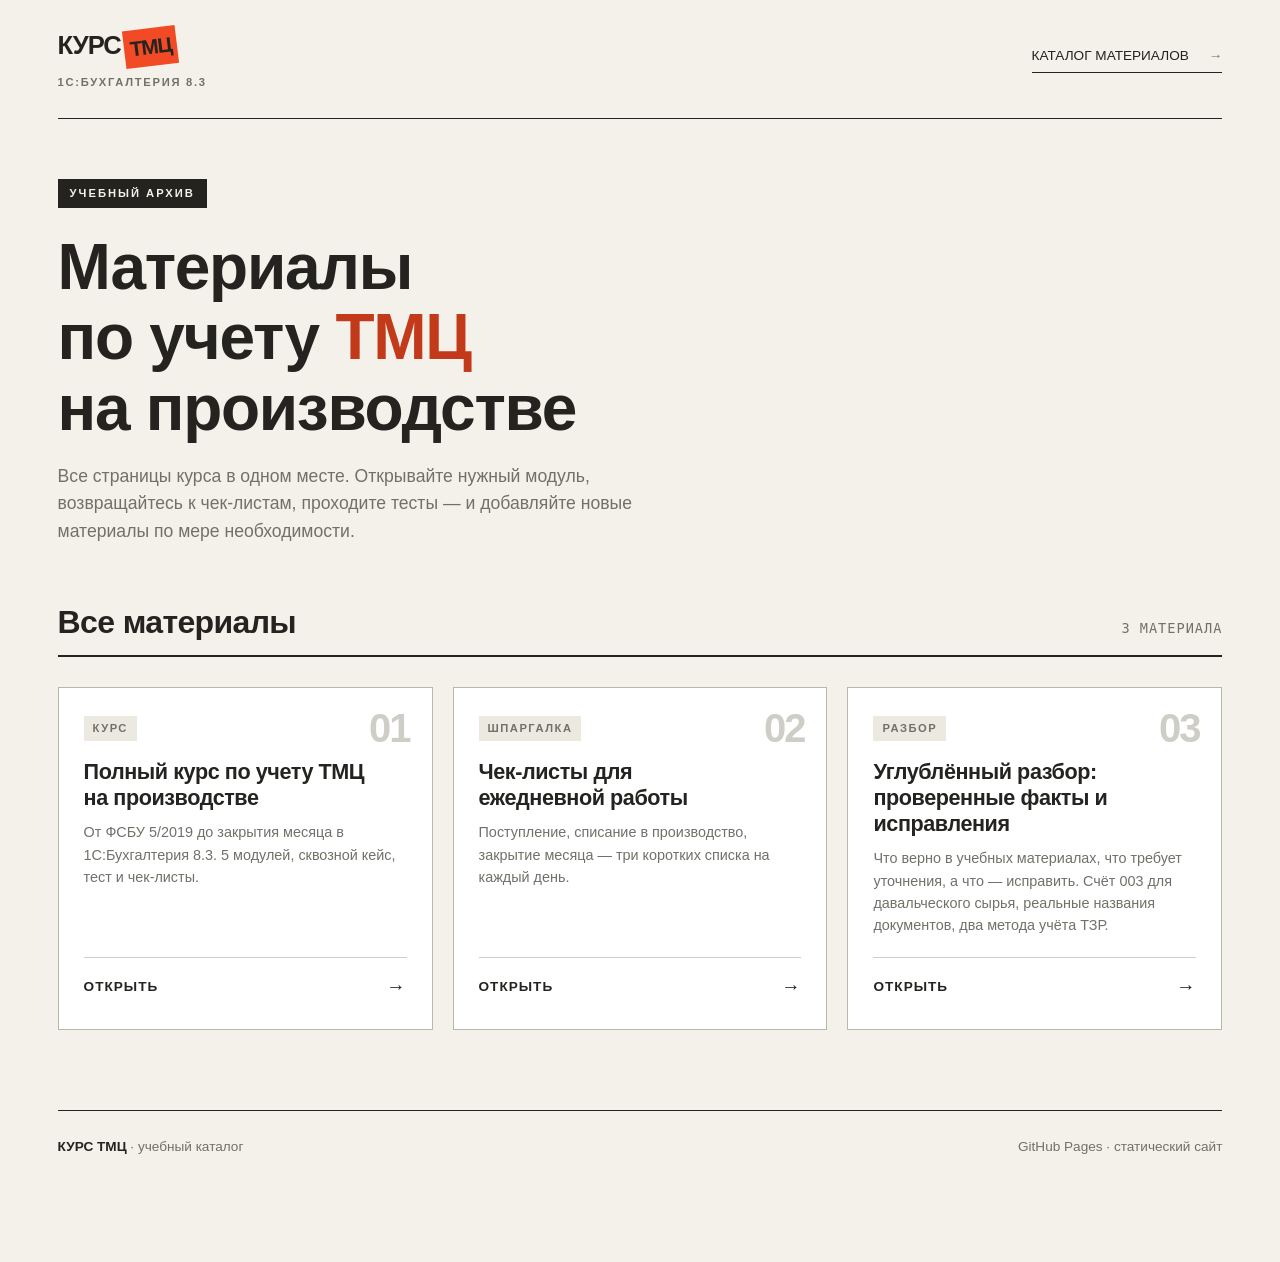
==== index.html @ 5e2c1e4e "Update index.html" ====
<!DOCTYPE html>
<html lang="ru">
<head>
    <meta charset="UTF-8">
    <meta name="viewport" content="width=device-width, initial-scale=1.0">
    <title>Каталог материалов · 1С:Бухгалтерия 8.3</title>
    <!-- Подключаем общий файл стилей -->
    <link rel="stylesheet" href="style.css">
</head>
<body>

    <header class="header">
        <a href="index.html" class="wordmark">
            КУРС<span>ТМЦ</span>
            <i>1С:БУХГАЛТЕРИЯ 8.3</i>
        </a>
        <div class="header-nav">
            КАТАЛОГ МАТЕРИАЛОВ <span>→</span>
        </div>
    </header>

    <div class="page-wrap">

        <section class="hero">
            <div class="hero-tag">УЧЕБНЫЙ АРХИВ</div>
            <h1>Материалы<br>по учету <em>ТМЦ</em><br>на производстве</h1>
            <p class="hero-desc">
                Все страницы курса в одном месте. Открывайте нужный модуль,
                возвращайтесь к чек-листам, проходите тесты — и добавляйте новые материалы по мере необходимости.
            </p>
        </section>

        <section>
            <div class="catalog-header">
                <h2>Все материалы</h2>
                <div class="catalog-count" id="catalogCount">—</div>
            </div>
            <div class="grid" id="grid">
                <!-- Карточки рендерятся из JS -->
            </div>
        </section>

        

        <footer class="footer">
            <div><strong>КУРС ТМЦ</strong> · учебный каталог</div>
            <div>GitHub Pages · статический сайт</div>
        </footer>

    </div>

    <script>
        const materials = [
            {
                num:   "01",
                tag:   "КУРС",
                title: "Полный курс по учету ТМЦ на производстве",
                desc:  "От ФСБУ 5/2019 до закрытия месяца в 1С:Бухгалтерия 8.3. 5 модулей, сквозной кейс, тест и чек-листы.",
                url:   "tmc_deepseek.html" /* Имя вашего файла с курсом */
            },
            {
                num:   "02",
                tag:   "ШПАРГАЛКА",
                title: "Чек-листы для ежедневной работы",
                desc:  "Поступление, списание в производство, закрытие месяца — три коротких списка на каждый день.",
                url:   "tmc_deepseek.html#checklists"
            },
            {
                num:   "03",
                tag:   "РАЗБОР",
                title: "Углублённый разбор: проверенные факты и исправления",
                desc:  "Что верно в учебных материалах, что требует уточнения, а что — исправить. Счёт 003 для давальческого сырья, реальные названия документов, два метода учёта ТЗР.",
                url:   "tmc_research.html"
            }
        ];

        (function render() {
            const grid = document.getElementById('grid');
            const count = document.getElementById('catalogCount');

            if (!materials.length) {
                grid.innerHTML = '<div class="empty-state"><p>Пока нет ни одного материала.</p></div>';
                count.textContent = '0 материалов';
                return;
            }

            grid.innerHTML = materials.map(item => `
                <a class="card" href="${item.url}">
                    <span class="card-num">${item.num}</span>
                    <span class="card-tag">${item.tag}</span>
                    <h3 class="card-title">${item.title}</h3>
                    <p class="card-desc">${item.desc}</p>
                    <div class="card-cta">Открыть <span>→</span></div>
                </a>
            `).join('');

            const word = materials.length === 1 ? 'материал' : materials.length < 5 ? 'материала' : 'материалов';
            count.textContent = `${materials.length} ${word}`;
        })();
    </script>
</body>
</html>
---- style.css ----
/* ============================================
   ДИЗАЙН-ТОКЕНЫ PAKET27.RU
   ============================================ */
:root {
    --p-paper: #f3f1e9;
    --p-paper-2: #ebe9e0;
    --p-ink: #242320;
    --p-muted: #71716a;
    --p-line: #cfcec6;
    --p-line-input: #b8b7ae;
    --p-orange: #f14a24;
    --p-orange-text: #c23a1a;
    --p-white: #ffffff;

    --color-bg: var(--p-paper);
    --color-text: var(--p-ink);
    --color-text-muted: var(--p-muted);
    --color-border: var(--p-line);
    --color-border-strong: var(--p-line-input);
    --color-accent: var(--p-orange);
    --color-accent-text: var(--p-orange-text);
    --color-surface: var(--p-paper-2);

    --font-display: 'PrintDisplay', 'Arial Black', 'Helvetica Neue', sans-serif;
    --font-text: 'PrintText', 'DejaVu Sans Condensed', 'Arial Narrow', sans-serif;

    --fs-h1: clamp(2.2rem, 5vw, 4rem);
    --fs-h2: clamp(1.4rem, 3vw, 2rem);
    --fs-h3: clamp(1.1rem, 2vw, 1.35rem);
    --fs-body: 1rem;
    --fs-small: 0.85rem;
    --fs-tiny: 0.7rem;

    --shadow-print: 0 14px 40px rgba(0, 0, 0, 0.08);
}

/* ============================================
   БАЗА
   ============================================ */
*, *::before, *::after {
    box-sizing: border-box;
    margin: 0;
    padding: 0;
}

html {
    scroll-behavior: smooth;
    scroll-padding-top: 30px;
}

body {
    background: var(--color-bg);
    color: var(--color-text);
    font-family: var(--font-text);
    font-size: var(--fs-body);
    line-height: 1.55;
    -webkit-font-smoothing: antialiased;
    padding: 0 4.5%;
}

h1, h2, h3, h4 {
    font-family: var(--font-display);
    font-weight: 700;
    line-height: 1.1;
    letter-spacing: -0.02em;
}

a {
    color: var(--color-accent-text);
    text-decoration: none;
    border-bottom: 1px solid transparent;
    transition: border-color 0.2s;
}

a:hover {
    border-bottom-color: var(--color-accent-text);
}

code {
    font-family: 'DejaVu Sans Mono', 'Consolas', monospace;
    font-size: 0.85em;
    background: var(--color-surface);
    padding: 2px 6px;
    border: 1px solid var(--color-border);
}

/* ============================================
   ШАПКА
   ============================================ */
.header {
    padding: 26px 0;
    display: flex;
    align-items: center;
    justify-content: space-between;
    gap: 30px;
    border-bottom: 1px solid var(--color-text);
    margin-bottom: 60px;
}

.wordmark {
    font-family: var(--font-display);
    font-size: 1.6rem;
    font-weight: 700;
    letter-spacing: -0.04em;
    white-space: nowrap;
    color: var(--color-text);
    text-decoration: none;
    border: none;
}

.wordmark > span {
    display: inline-block;
    background: var(--color-accent);
    color: var(--color-text);
    padding: 3px 6px;
    margin-left: 3px;
    transform: rotate(-7deg);
    font-size: 1.3rem;
    letter-spacing: -0.06em;
}

.wordmark i {
    display: block;
    font-family: var(--font-text);
    font-style: normal;
    font-size: var(--fs-tiny);
    letter-spacing: 1.7px;
    margin-top: 8px;
    color: var(--color-text-muted);
}

.header-nav {
    font-size: var(--fs-small);
    border-bottom: 1px solid var(--color-text);
    padding-bottom: 6px;
    display: flex;
    gap: 20px;
    align-items: center;
    color: var(--color-text);
}

.header-nav a {
    color: var(--color-text);
    border-bottom: none;
    font-weight: 700;
    text-transform: uppercase;
    letter-spacing: 0.5px;
}
.header-nav a:hover {
    color: var(--color-accent-text);
}
.header-nav span {
    color: var(--color-text-muted);
}

/* ============================================
   КОНТЕЙНЕРЫ
   ============================================ */
.page-wrap {
    max-width: 1200px;
    margin: 0 auto;
    padding-bottom: 80px;
}

.course-wrap {
    max-width: 960px;
    margin: 0 auto;
    padding-bottom: 80px;
}

/* ============================================
   HERO (ДЛЯ INDEX)
   ============================================ */
.hero {
    margin-bottom: 60px;
}

.hero-tag {
    display: inline-block;
    font-size: var(--fs-tiny);
    letter-spacing: 2px;
    font-weight: 700;
    padding: 6px 12px;
    background: var(--color-text);
    color: var(--p-paper);
    margin-bottom: 24px;
}

.hero h1 {
    font-size: var(--fs-h1);
    margin-bottom: 20px;
}

.hero h1 em {
    font-style: normal;
    color: var(--color-accent-text);
}

.hero-desc {
    font-size: 1.1rem;
    color: var(--color-text-muted);
    max-width: 620px;
}

/* ============================================
   КАТАЛОГ (ДЛЯ INDEX)
   ============================================ */
.catalog-header {
    display: flex;
    align-items: baseline;
    justify-content: space-between;
    gap: 20px;
    margin-bottom: 30px;
    padding-bottom: 15px;
    border-bottom: 2px solid var(--color-text);
}

.catalog-header h2 { font-size: var(--fs-h2); }

.catalog-count {
    font-size: var(--fs-small);
    color: var(--color-text-muted);
    font-family: 'DejaVu Sans Mono', monospace;
    text-transform: uppercase;
    letter-spacing: 1px;
}

.grid {
    display: grid;
    grid-template-columns: repeat(auto-fill, minmax(300px, 1fr));
    gap: 20px;
    margin-bottom: 80px;
}

.card {
    display: flex;
    flex-direction: column;
    background: var(--p-white);
    border: 1px solid var(--color-border-strong);
    padding: 28px 25px;
    text-decoration: none;
    color: var(--color-text);
    border-bottom-color: var(--color-border-strong);
    transition: transform 0.2s, border-color 0.2s, box-shadow 0.2s;
    position: relative;
    min-height: 220px;
}

.card:hover {
    transform: translateY(-3px);
    border-color: var(--color-text);
    box-shadow: var(--shadow-print);
}

.card-num {
    position: absolute;
    top: 20px;
    right: 22px;
    font-family: var(--font-display);
    font-size: 2.5rem;
    font-weight: 700;
    color: var(--color-border);
    line-height: 1;
    letter-spacing: -0.05em;
    transition: color 0.2s;
}

.card:hover .card-num { color: var(--color-accent); }

.card-tag {
    display: inline-block;
    font-size: var(--fs-tiny);
    letter-spacing: 1.5px;
    font-weight: 700;
    padding: 4px 9px;
    background: var(--color-surface);
    color: var(--color-text-muted);
    align-self: flex-start;
    margin-bottom: 18px;
    text-transform: uppercase;
}

.card:hover .card-tag {
    background: var(--color-accent);
    color: var(--color-text);
}

.card-title {
    font-family: var(--font-display);
    font-size: var(--fs-h3);
    font-weight: 700;
    line-height: 1.2;
    margin-bottom: 10px;
    padding-right: 40px;
}

.card-desc {
    font-size: 0.9rem;
    color: var(--color-text-muted);
    margin-bottom: 20px;
    flex: 1;
}

.card-cta {
    font-size: var(--fs-small);
    font-weight: 700;
    letter-spacing: 1px;
    text-transform: uppercase;
    color: var(--color-text);
    border-top: 1px solid var(--color-border);
    padding-top: 14px;
    display: flex;
    justify-content: space-between;
    align-items: center;
    transition: color 0.2s;
}

.card:hover .card-cta {
    color: var(--color-accent-text);
    border-top-color: var(--color-accent);
}

.card-cta span {
    font-size: 1.2rem;
    transition: transform 0.2s;
}

.card:hover .card-cta span { transform: translateX(5px); }

.empty-state {
    text-align: center;
    padding: 60px 20px;
    border: 2px dashed var(--color-border);
    color: var(--color-text-muted);
}
.empty-state p { margin-bottom: 10px; }

/* ============================================
   СТРАНИЦА КУРСА (МОДУЛИ, ТАБЛИЦЫ, ЗАДАНИЯ)
   ============================================ */
.course-info {
    background: var(--color-surface);
    border-left: 5px solid var(--color-accent);
    padding: 20px 25px;
    margin-bottom: 40px;
}

.course-info p { margin-bottom: 0.6em; font-size: 0.95rem; }

.module {
    background: var(--p-white);
    border: 1px solid var(--color-border);
    padding: 30px;
    margin-bottom: 30px;
    box-shadow: var(--shadow-print);
}

.module h2 {
    font-size: var(--fs-h2);
    margin-top: 0;
    margin-bottom: 0.8em;
    padding-bottom: 0.3em;
    border-bottom: 2px solid var(--color-accent);
}

.module h3 {
    font-size: var(--fs-h3);
    margin-top: 1.8em;
    margin-bottom: 0.6em;
}

.module h4 {
    font-size: 1.1rem;
    margin-top: 1.4em;
    margin-bottom: 0.5em;
    font-weight: 700;
}

.module p { margin-bottom: 1em; }
.module ul, .module ol { margin-bottom: 1.2em; padding-left: 1.4em; }
.module li { margin-bottom: 0.4em; }

.task {
    background: var(--p-paper);
    border-left: 5px solid var(--color-accent);
    padding: 20px 25px;
    margin: 25px 0;
}

.task h4 {
    margin-top: 0;
    color: var(--color-accent-text);
    font-family: var(--font-text);
    font-weight: 700;
    font-size: 1rem;
    text-transform: uppercase;
    letter-spacing: 0.5px;
}

.self-check {
    background: var(--color-surface);
    border-left: 5px solid var(--color-text-muted);
    padding: 15px 20px;
    margin: 20px 0;
    font-size: 0.9rem;
    font-style: italic;
}

.resources {
    margin: 20px 0;
    display: flex;
    flex-wrap: wrap;
    gap: 10px;
}

.video-link, .article-link {
    display: inline-block;
    padding: 10px 18px;
    background: var(--color-text);
    color: var(--p-white);
    text-decoration: none;
    font-size: var(--fs-small);
    font-weight: 700;
    border: none;
    transition: background-color 0.2s;
}
.video-link:hover, .article-link:hover {
    background: var(--color-accent);
    color: var(--color-text);
    border: none;
}
.video-link::before { content: "▶ "; font-size: 0.8em; }
.article-link::before { content: "📄 "; font-size: 0.9em; }

table {
    width: 100%;
    border-collapse: collapse;
    margin: 20px 0;
    font-size: 0.9rem;
}
th {
    background: var(--color-text);
    color: var(--p-white);
    padding: 10px 12px;
    text-align: left;
    font-weight: 700;
}
td {
    border: 1px solid var(--color-border);
    padding: 10px 12px;
    vertical-align: top;
}
tr:nth-child(even) td { background: var(--p-paper); }

/* Чек-листы */
.checklist ul { list-style: none; padding-left: 0; }
.checklist li {
    padding: 8px 0 8px 28px;
    position: relative;
    border-bottom: 1px solid var(--color-border);
}
.checklist li::before {
    content: "☐";
    position: absolute;
    left: 0;
    color: var(--color-accent);
    font-size: 1.2em;
    font-weight: 700;
}

/* Тест */
.test-question {
    margin-bottom: 22px;
    padding-bottom: 18px;
    border-bottom: 1px solid var(--color-border);
}
.test-question p:first-child { font-weight: 700; margin-bottom: 8px; }
.test-question ul { list-style: none; padding-left: 10px; }
.test-question li { margin-bottom: 4px; font-size: 0.95rem; }
.answer-key {
    background: var(--color-surface);
    padding: 20px 25px;
    margin-top: 30px;
    border: 1px solid var(--color-border);
}
.answer-key p { margin-bottom: 4px; font-size: 0.9rem; }

.plan {
    background: var(--color-text);
    color: var(--p-paper);
    padding: 30px;
    margin-top: 40px;
}
.plan h2 { color: var(--p-paper); border-bottom-color: var(--color-accent); }
.plan a { color: var(--color-accent); border-bottom-color: var(--color-accent); }
.plan li { margin-bottom: 12px; }

/* Блок инструкции на главной */
.add-section {
    background: var(--color-text);
    color: var(--p-paper);
    padding: 40px;
    margin-top: 40px;
}
.add-section h2 {
    color: var(--p-paper);
    font-size: var(--fs-h2);
    margin-bottom: 15px;
    padding-bottom: 15px;
    border-bottom: 2px solid var(--color-accent);
}
.add-section p { color: #d4d2c9; margin-bottom: 15px; font-size: 0.95rem; }
.add-section strong { color: var(--p-paper); }
.add-section code {
    background: rgba(255, 255, 255, 0.1);
    border-color: rgba(255, 255, 255, 0.2);
    color: var(--color-accent);
}
details {
    margin-top: 20px;
    border: 1px solid rgba(255, 255, 255, 0.15);
    padding: 0;
}
details[open] { padding: 20px; }
summary {
    cursor: pointer;
    padding: 15px 20px;
    font-weight: 700;
    letter-spacing: 1px;
    text-transform: uppercase;
    font-size: 0.85rem;
    color: var(--color-accent);
    user-select: none;
    list-style: none;
}
summary::-webkit-details-marker { display: none; }
summary::before { content: "▸ "; display: inline-block; margin-right: 8px; transition: transform 0.2s; }
details[open] summary::before { content: "▾ "; }
details[open] summary { margin-bottom: 15px; }
.code-block {
    background: #1a1916;
    border: 1px solid rgba(255, 255, 255, 0.1);
    padding: 20px;
    overflow-x: auto;
    font-family: 'DejaVu Sans Mono', 'Consolas', monospace;
    font-size: 0.8rem;
    line-height: 1.6;
    color: #d4d2c9;
    margin-top: 15px;
    white-space: pre;
}

/* ============================================
   ФУТЕР
   ============================================ */
.footer {
    border-top: 1px solid var(--color-text);
    padding: 25px 0;
    margin-top: 60px;
    display: flex;
    justify-content: space-between;
    flex-wrap: wrap;
    gap: 15px;
    font-size: var(--fs-small);
    color: var(--color-text-muted);
}
.footer strong { color: var(--color-text); }

/* ============================================
   АДАПТИВ
   ============================================ */
@media (max-width: 700px) {
    body { padding: 0 4%; }
    .header { flex-direction: column; align-items: flex-start; gap: 15px; margin-bottom: 40px; }
    .hero { margin-bottom: 40px; }
    .add-section { padding: 25px 20px; }
    .card { padding: 22px 20px; min-height: auto; }
    .footer { flex-direction: column; }
    .module { padding: 20px; }
}
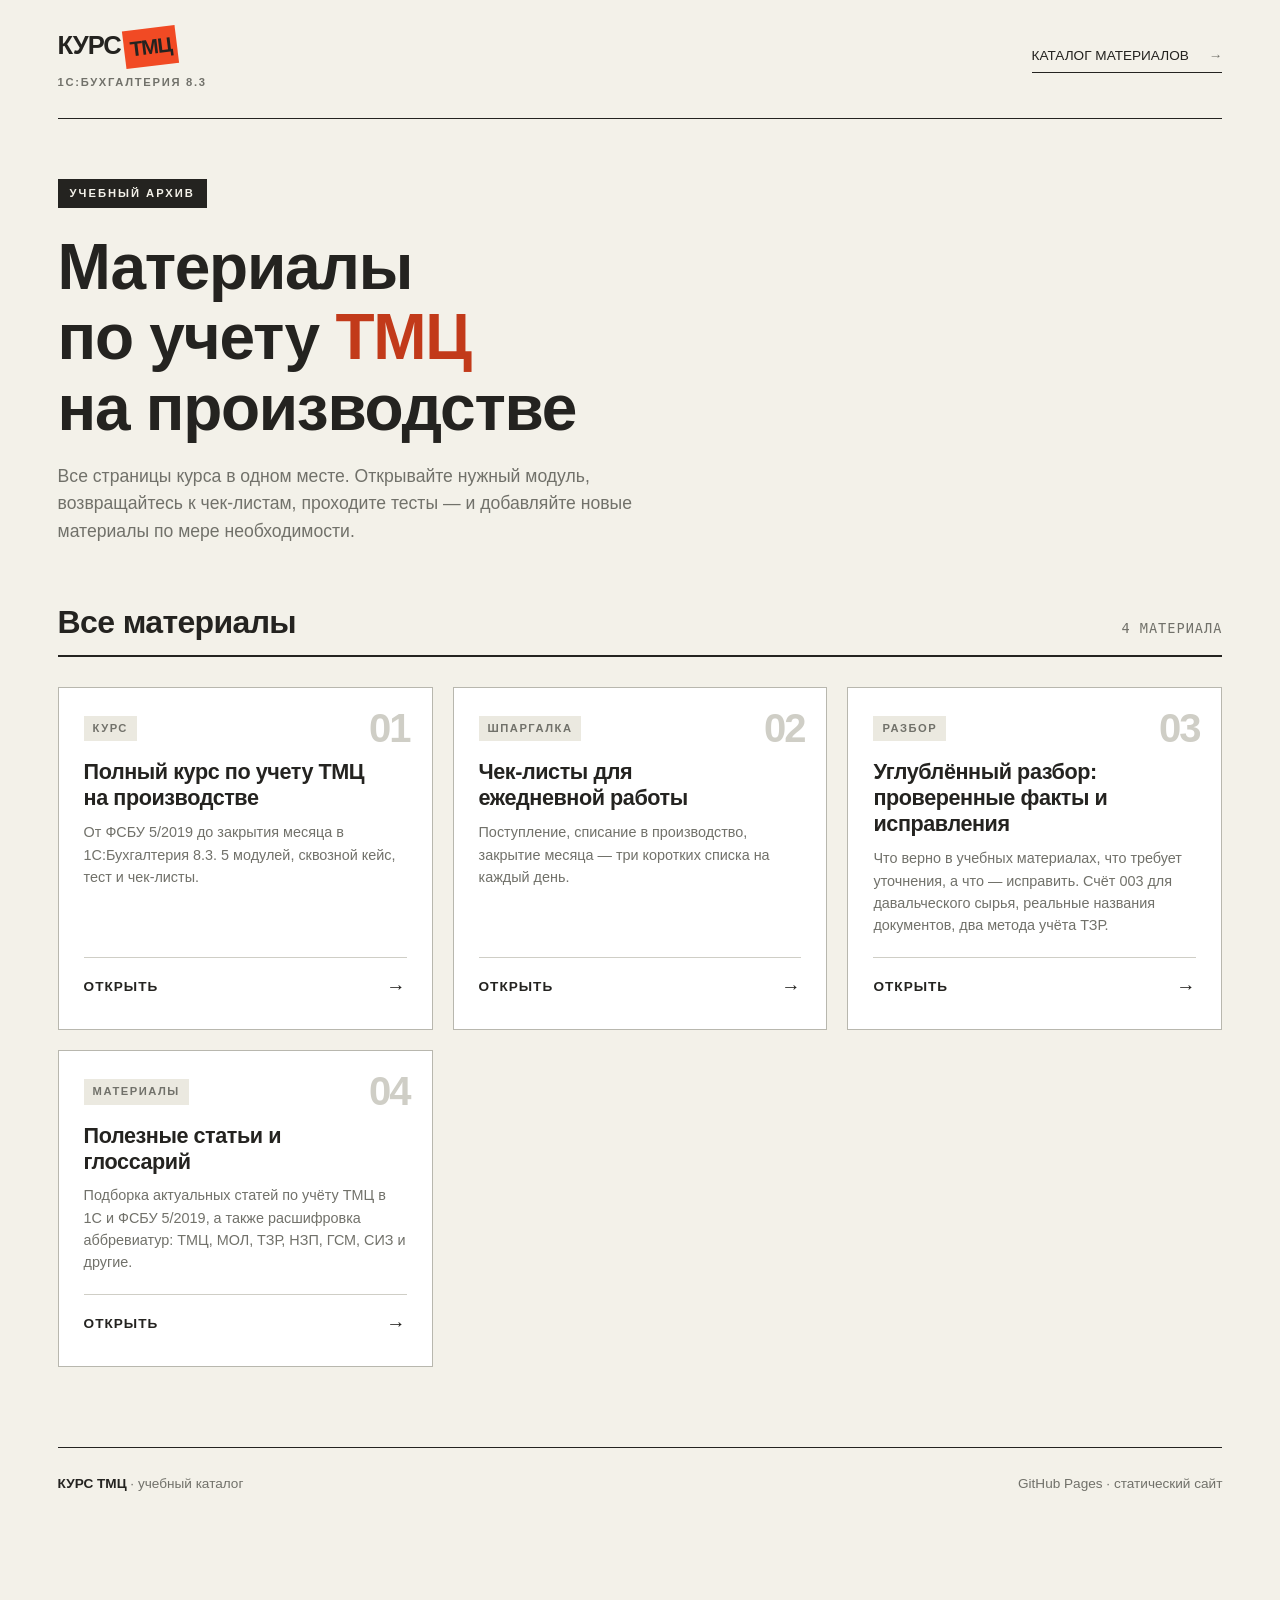
==== commit 7f39ec16: "Update index.html" ====
--- a/index.html
+++ b/index.html
@@ -71,6 +71,13 @@
                 title: "Углублённый разбор: проверенные факты и исправления",
                 desc:  "Что верно в учебных материалах, что требует уточнения, а что — исправить. Счёт 003 для давальческого сырья, реальные названия документов, два метода учёта ТЗР.",
                 url:   "tmc_research.html"
+            },
+            {
+                num:   "04",
+                tag:   "МАТЕРИАЛЫ",
+                title: "Полезные статьи и глоссарий",
+                desc:  "Подборка актуальных статей по учёту ТМЦ в 1С и ФСБУ 5/2019, а также расшифровка аббревиатур: ТМЦ, МОЛ, ТЗР, НЗП, ГСМ, СИЗ и другие.",
+                url:   "tmc_resources.html"
             }
         ];
 
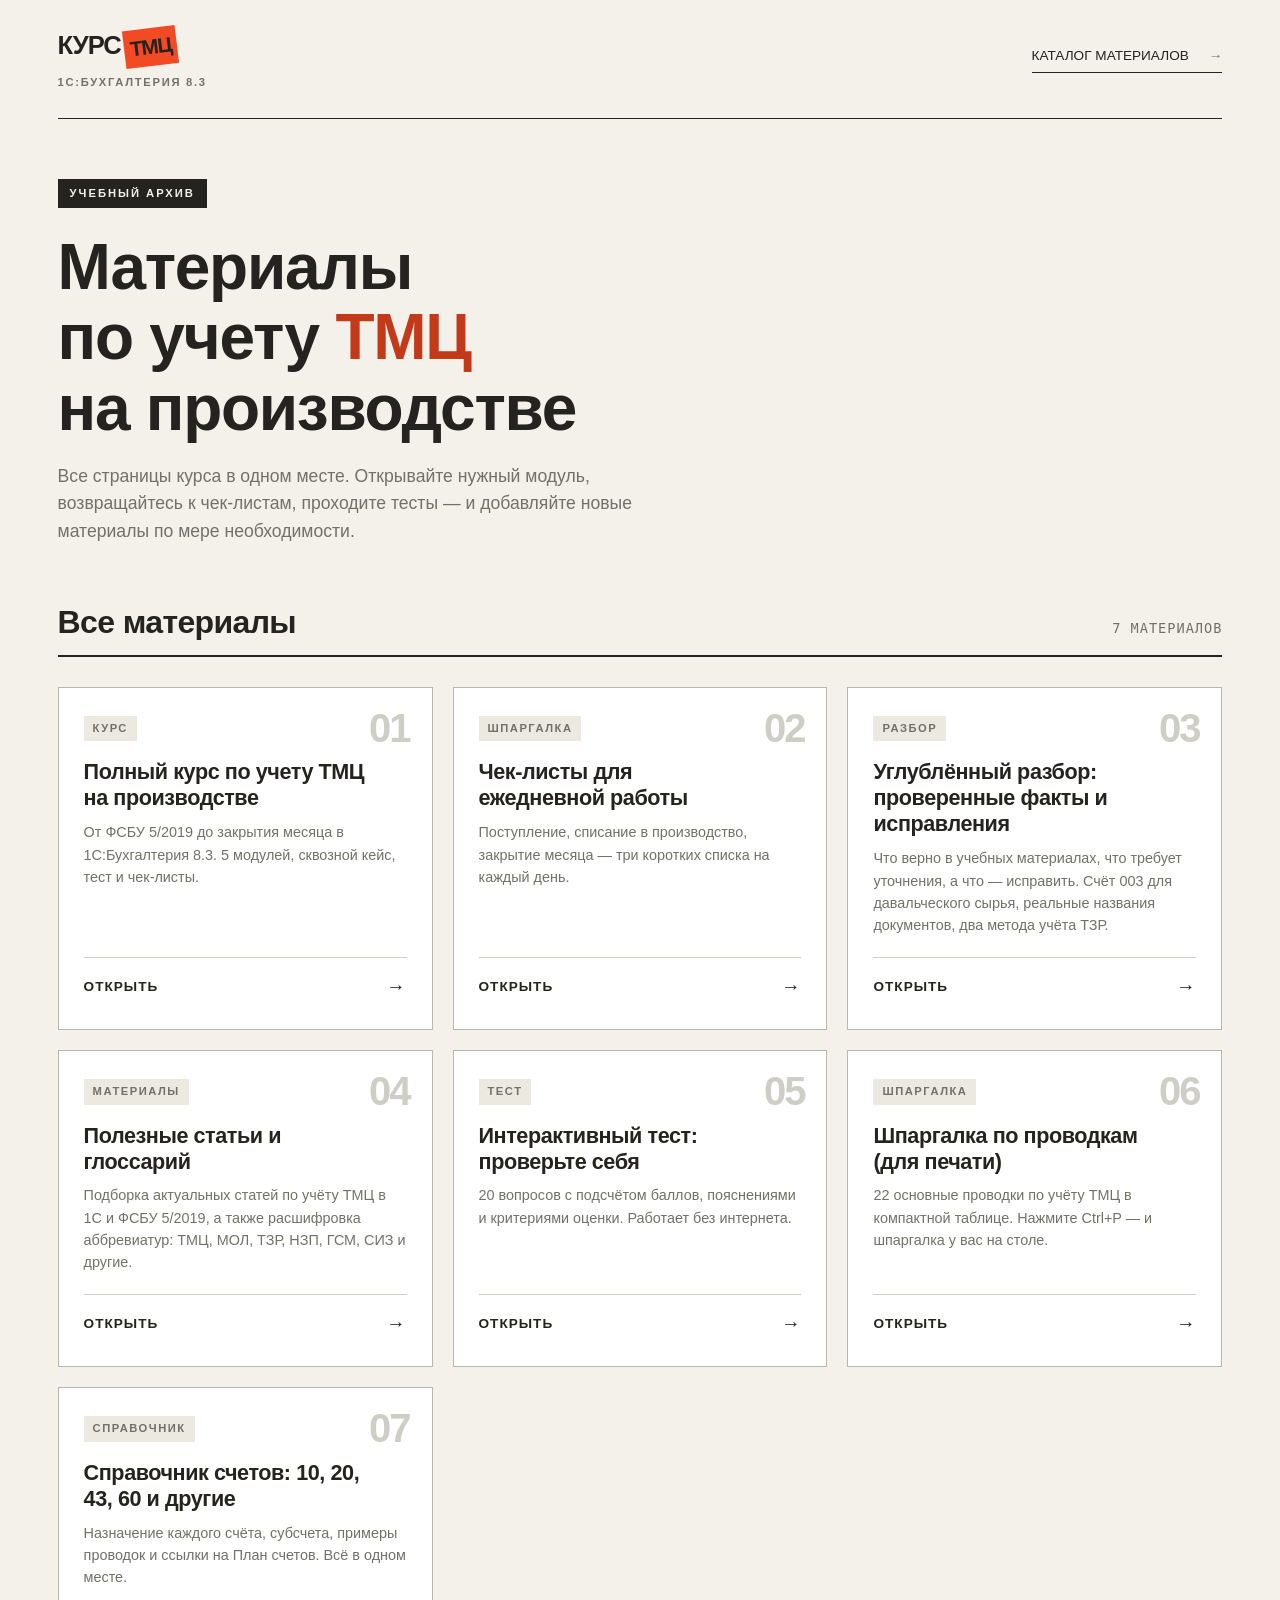
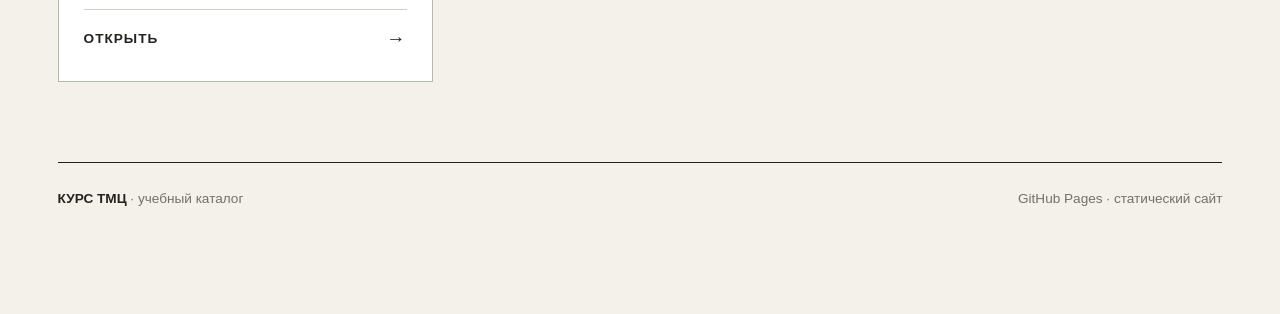
==== commit a7baa35d: "Update index.html" ====
--- a/index.html
+++ b/index.html
@@ -78,6 +78,27 @@
                 title: "Полезные статьи и глоссарий",
                 desc:  "Подборка актуальных статей по учёту ТМЦ в 1С и ФСБУ 5/2019, а также расшифровка аббревиатур: ТМЦ, МОЛ, ТЗР, НЗП, ГСМ, СИЗ и другие.",
                 url:   "tmc_resources.html"
+            },
+            {
+                num:   "05",
+                tag:   "ТЕСТ",
+                title: "Интерактивный тест: проверьте себя",
+                desc:  "20 вопросов с подсчётом баллов, пояснениями и критериями оценки. Работает без интернета.",
+                url:   "tmc_test.html"
+            },
+            {
+                num:   "06",
+                tag:   "ШПАРГАЛКА",
+                title: "Шпаргалка по проводкам (для печати)",
+                desc:  "22 основные проводки по учёту ТМЦ в компактной таблице. Нажмите Ctrl+P — и шпаргалка у вас на столе.",
+                url:   "tmc_cheatsheet.html"
+            },
+            {
+                num:   "07",
+                tag:   "СПРАВОЧНИК",
+                title: "Справочник счетов: 10, 20, 43, 60 и другие",
+                desc:  "Назначение каждого счёта, субсчета, примеры проводок и ссылки на План счетов. Всё в одном месте.",
+                url:   "tmc_accounts.html"
             }
         ];
 
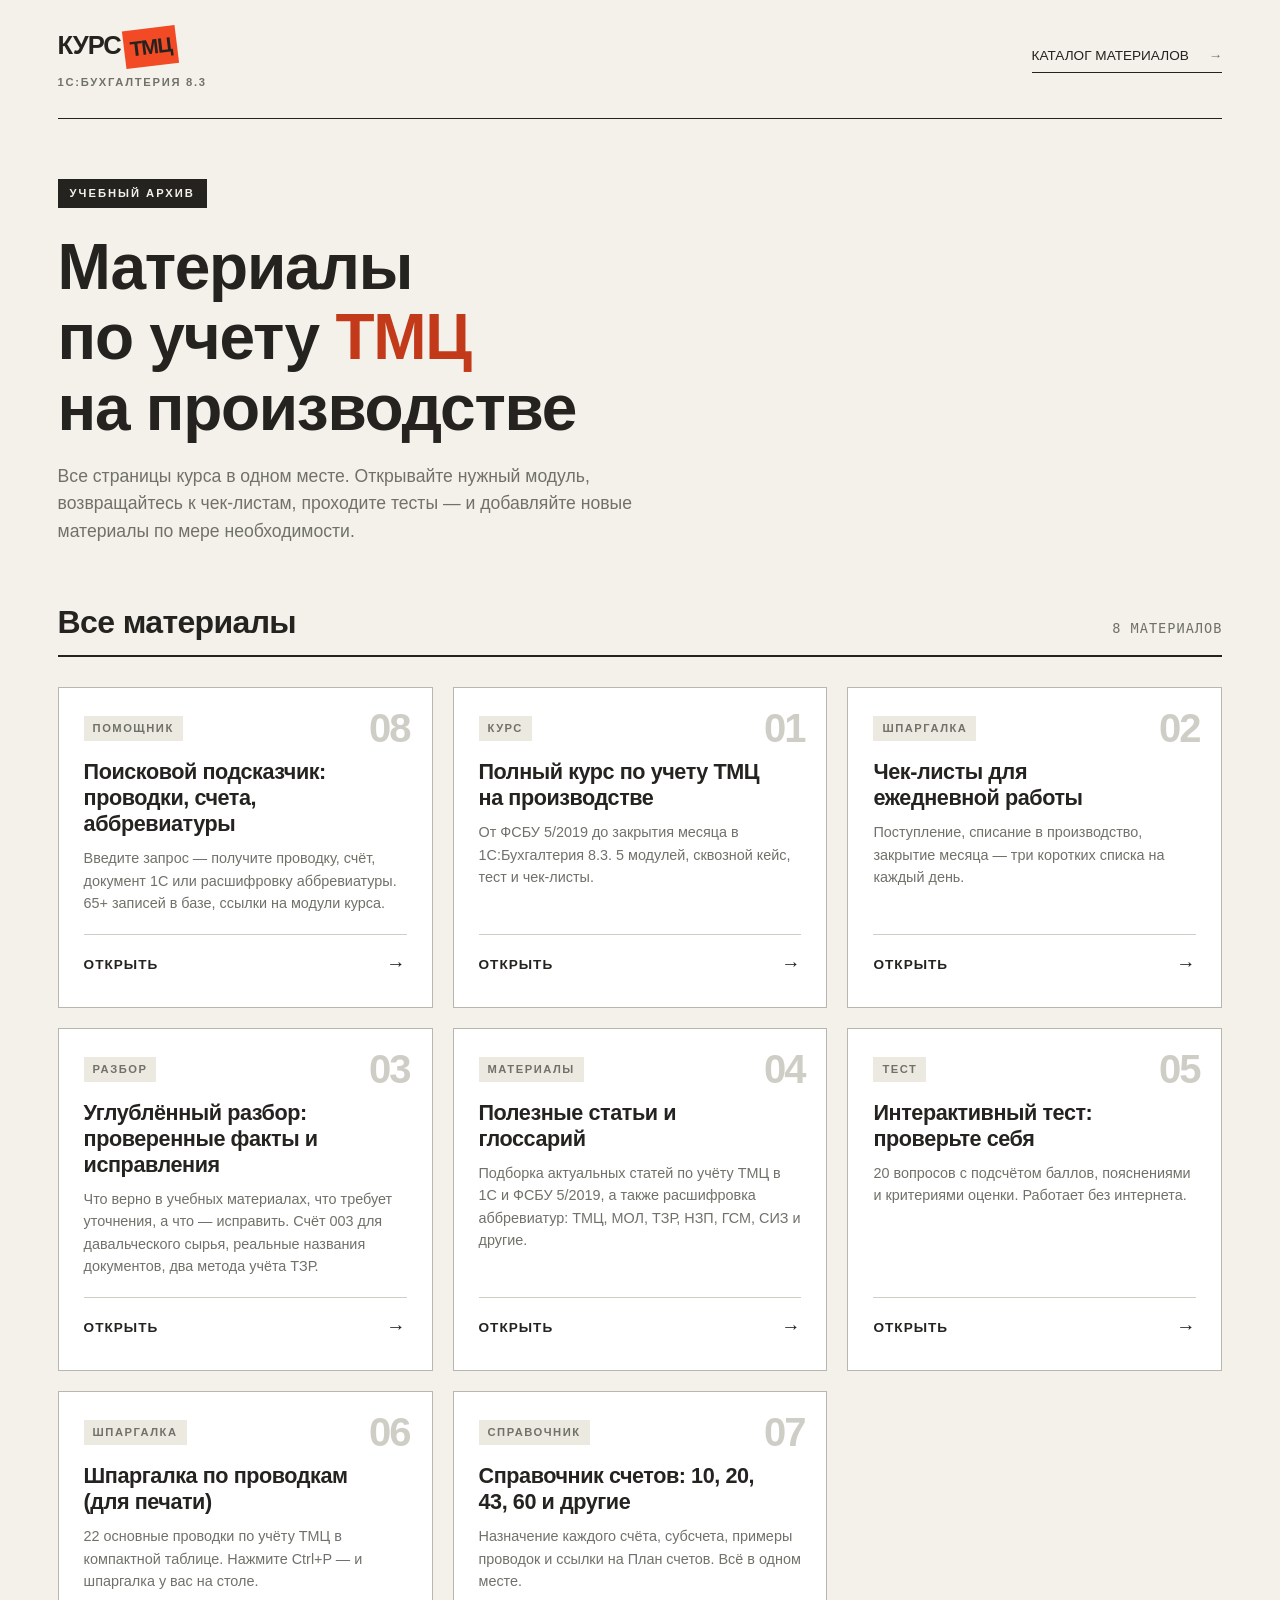
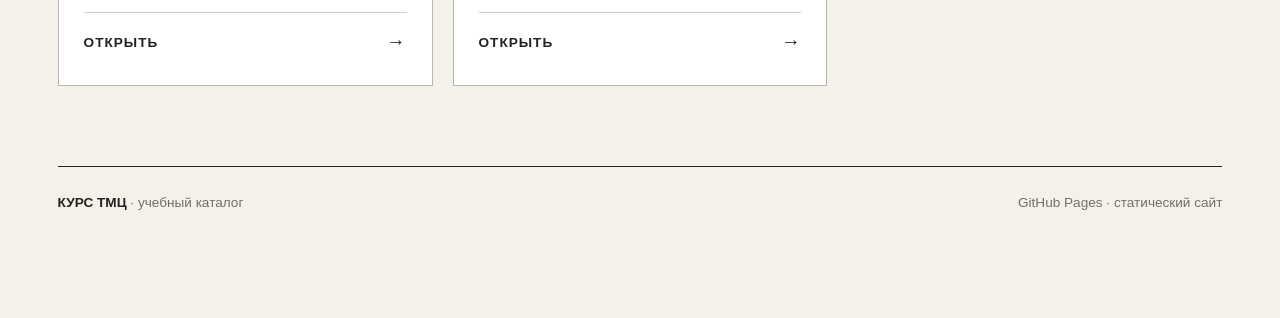
==== commit 874fd8d9: "Update index.html" ====
--- a/index.html
+++ b/index.html
@@ -51,6 +51,13 @@
 
     <script>
         const materials = [
+            {
+                num:   "08",
+                tag:   "ПОМОЩНИК",
+                title: "Поисковой подсказчик: проводки, счета, аббревиатуры",
+                desc:  "Введите запрос — получите проводку, счёт, документ 1С или расшифровку аббревиатуры. 65+ записей в базе, ссылки на модули курса.",
+                url:   "tmc_search.html"
+            },
             {
                 num:   "01",
                 tag:   "КУРС",
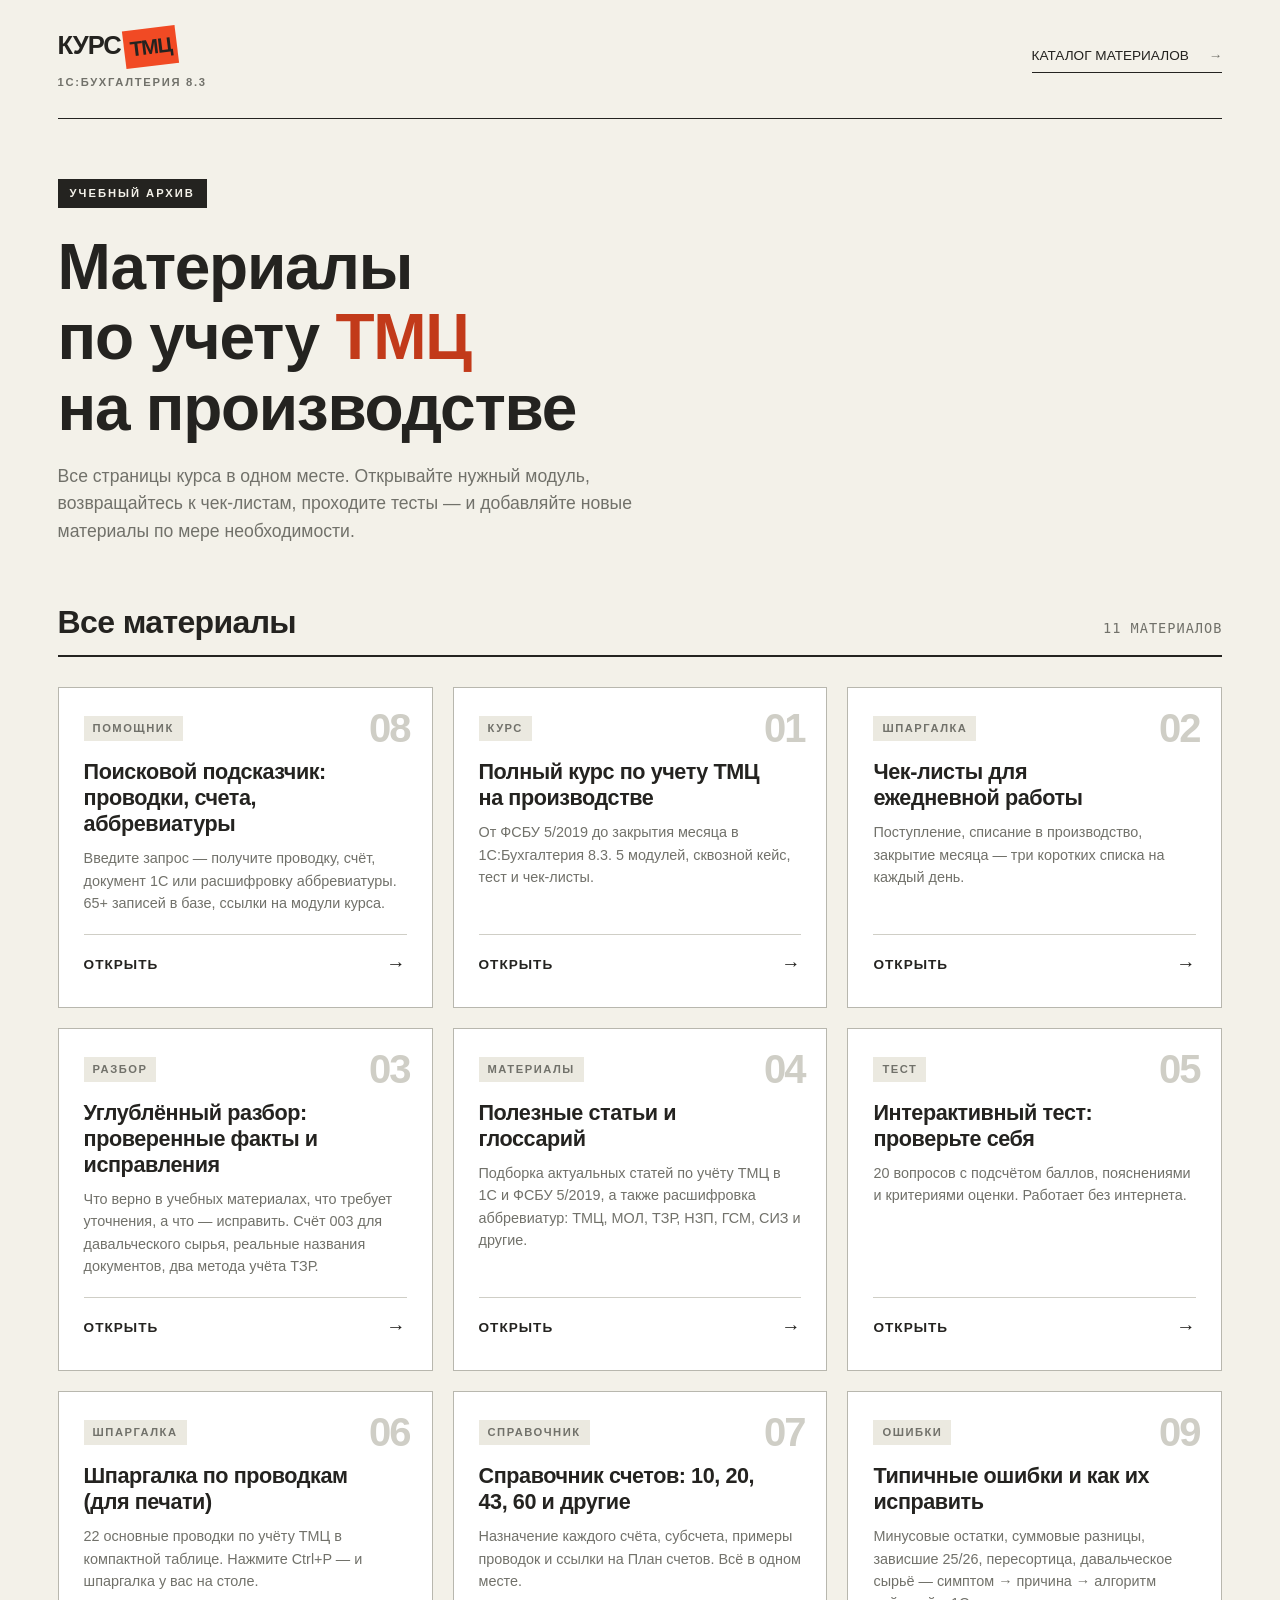
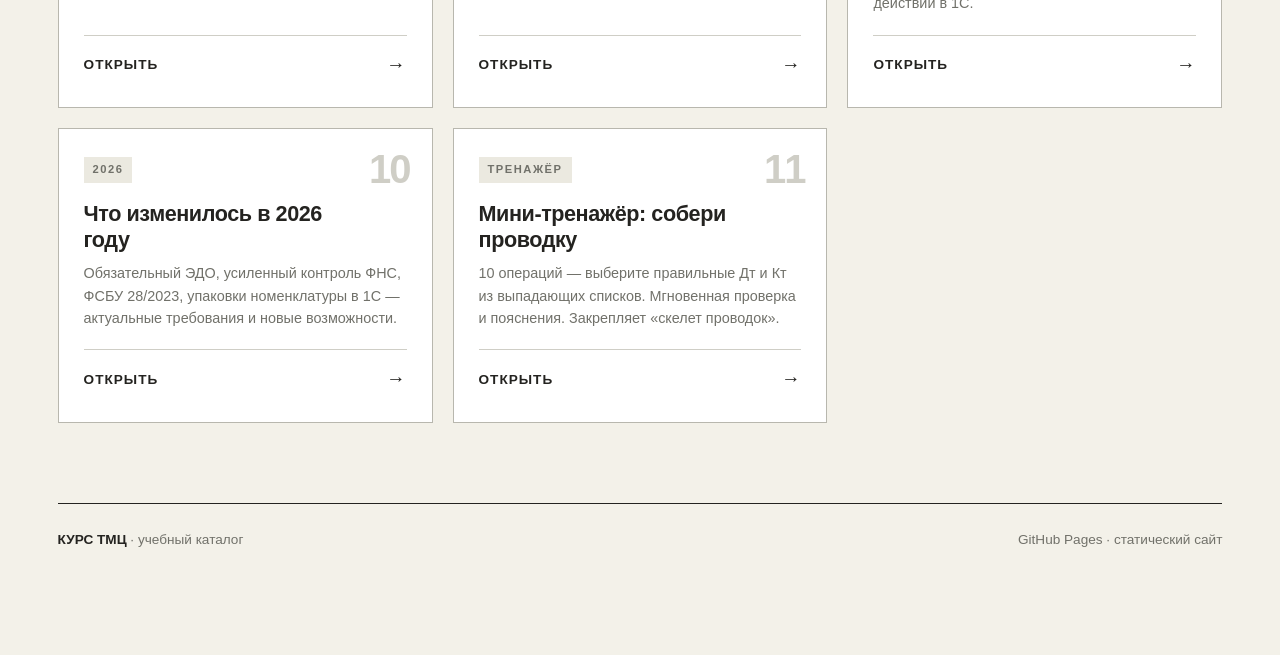
==== commit 23b6cb5c: "Update index.html" ====
--- a/index.html
+++ b/index.html
@@ -106,6 +106,27 @@
                 title: "Справочник счетов: 10, 20, 43, 60 и другие",
                 desc:  "Назначение каждого счёта, субсчета, примеры проводок и ссылки на План счетов. Всё в одном месте.",
                 url:   "tmc_accounts.html"
+            },
+            {
+                num:   "09",
+                tag:   "ОШИБКИ",
+                title: "Типичные ошибки и как их исправить",
+                desc:  "Минусовые остатки, суммовые разницы, зависшие 25/26, пересортица, давальческое сырьё — симптом → причина → алгоритм действий в 1С.",
+                url:   "tmc_errors.html"
+            },
+            {
+                num:   "10",
+                tag:   "2026",
+                title: "Что изменилось в 2026 году",
+                desc:  "Обязательный ЭДО, усиленный контроль ФНС, ФСБУ 28/2023, упаковки номенклатуры в 1С — актуальные требования и новые возможности.",
+                url:   "tmc_2026.html"
+            },
+            {
+                num:   "11",
+                tag:   "ТРЕНАЖЁР",
+                title: "Мини-тренажёр: собери проводку",
+                desc:  "10 операций — выберите правильные Дт и Кт из выпадающих списков. Мгновенная проверка и пояснения. Закрепляет «скелет проводок».",
+                url:   "tmc_trainer.html"
             }
         ];
 
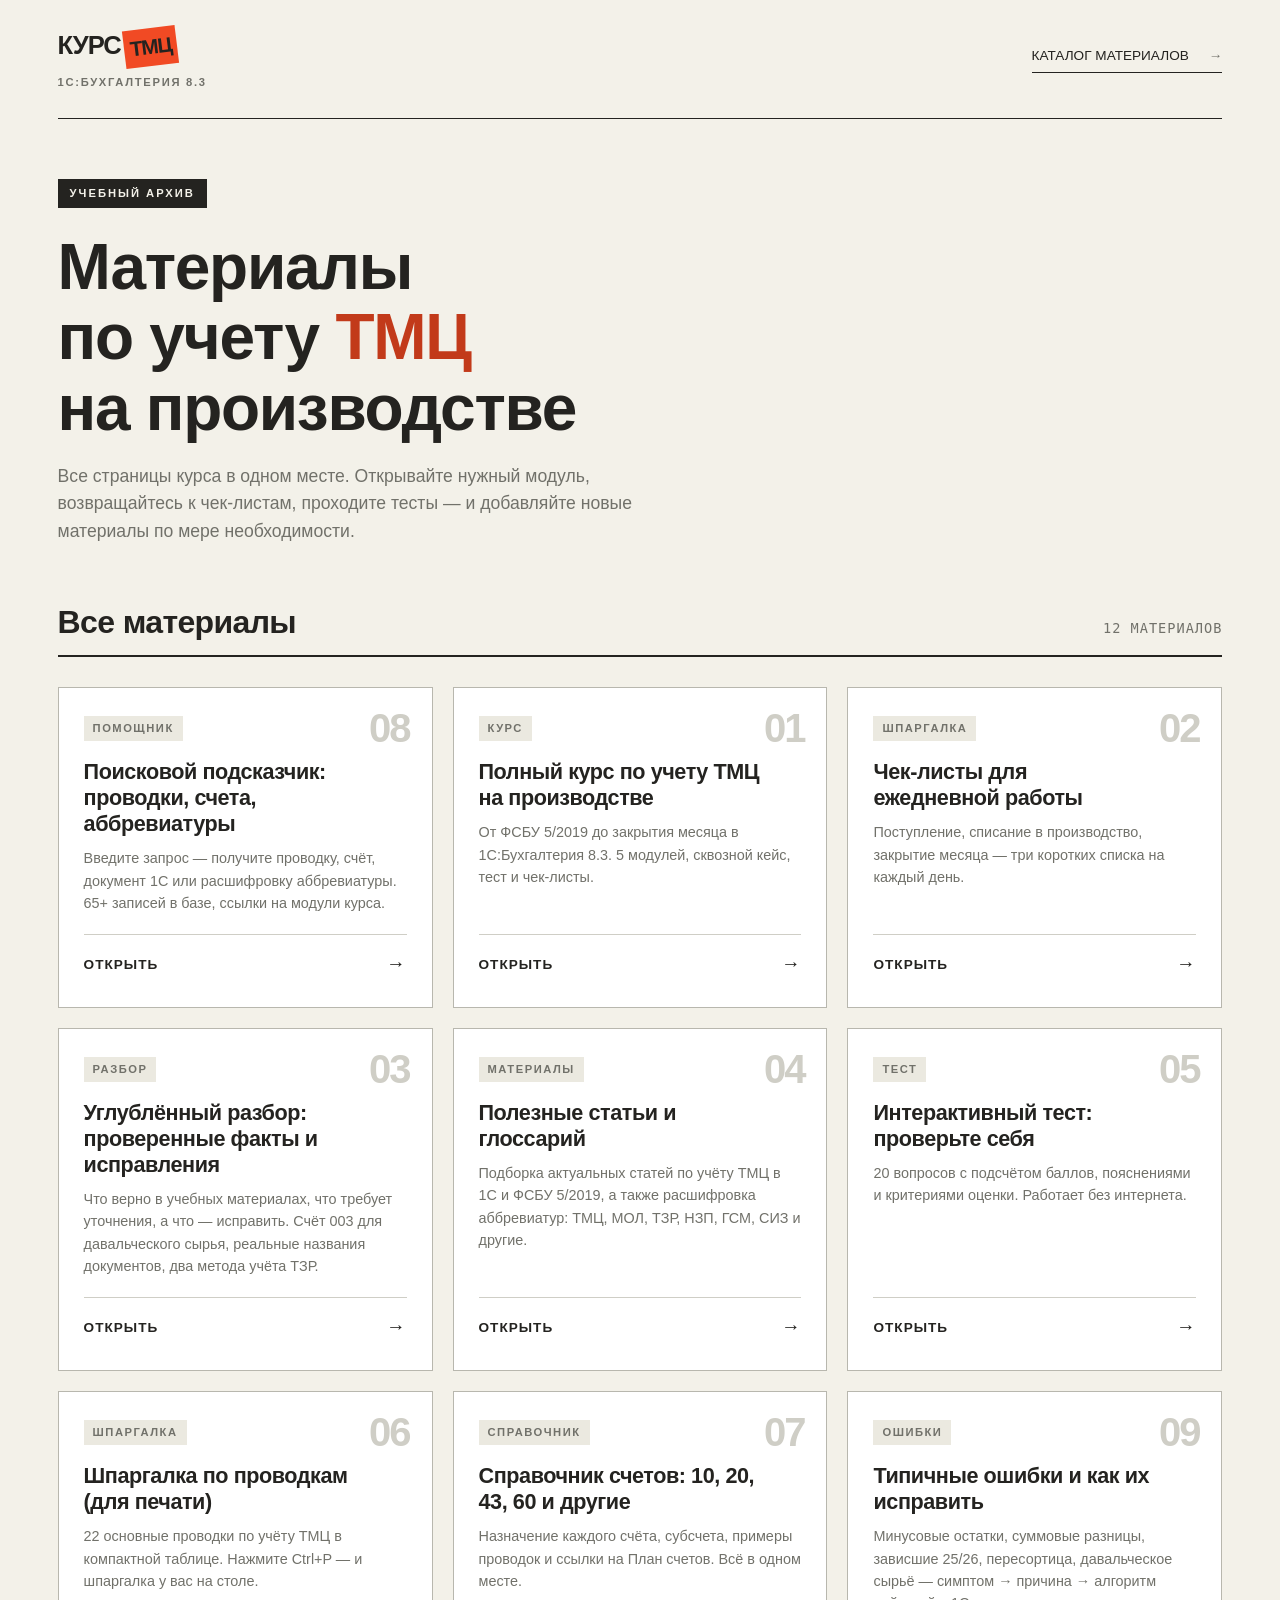
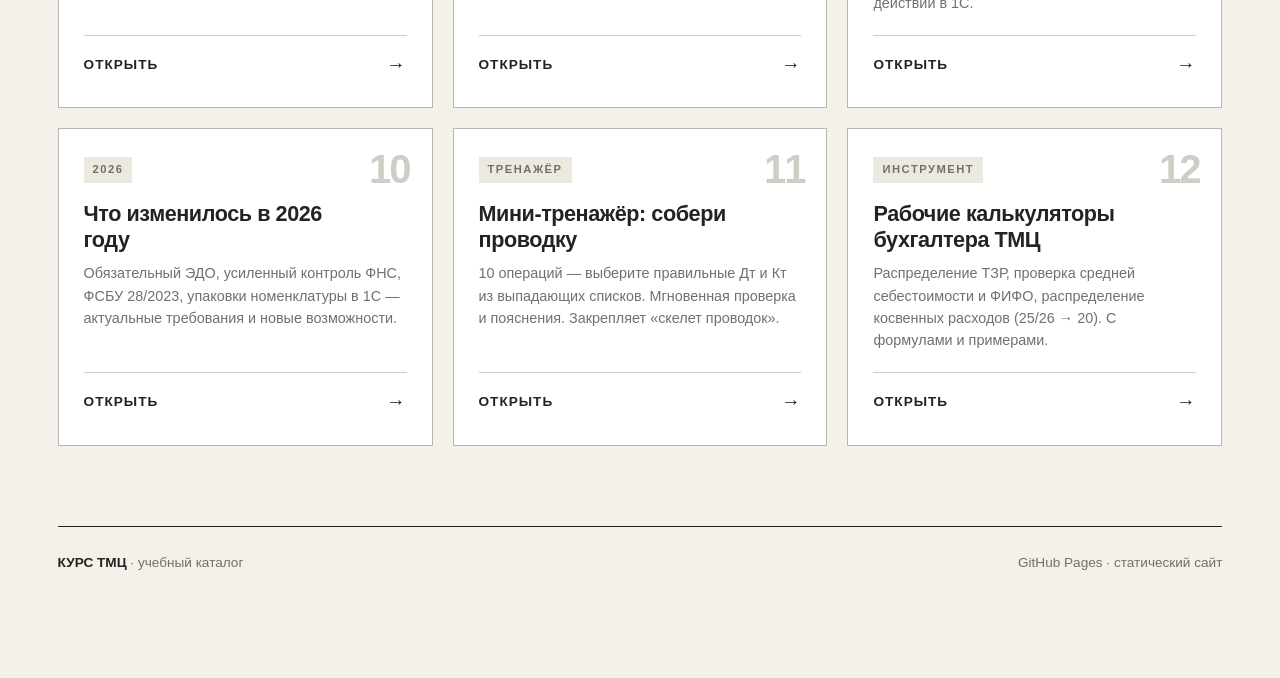
==== commit a6093672: "Update index.html" ====
--- a/index.html
+++ b/index.html
@@ -127,6 +127,13 @@
                 title: "Мини-тренажёр: собери проводку",
                 desc:  "10 операций — выберите правильные Дт и Кт из выпадающих списков. Мгновенная проверка и пояснения. Закрепляет «скелет проводок».",
                 url:   "tmc_trainer.html"
+            },
+            {
+                num:   "12",
+                tag:   "ИНСТРУМЕНТ",
+                title: "Рабочие калькуляторы бухгалтера ТМЦ",
+                desc:  "Распределение ТЗР, проверка средней себестоимости и ФИФО, распределение косвенных расходов (25/26 → 20). С формулами и примерами.",
+                url:   "tmc_calculator.html"
             }
         ];
 
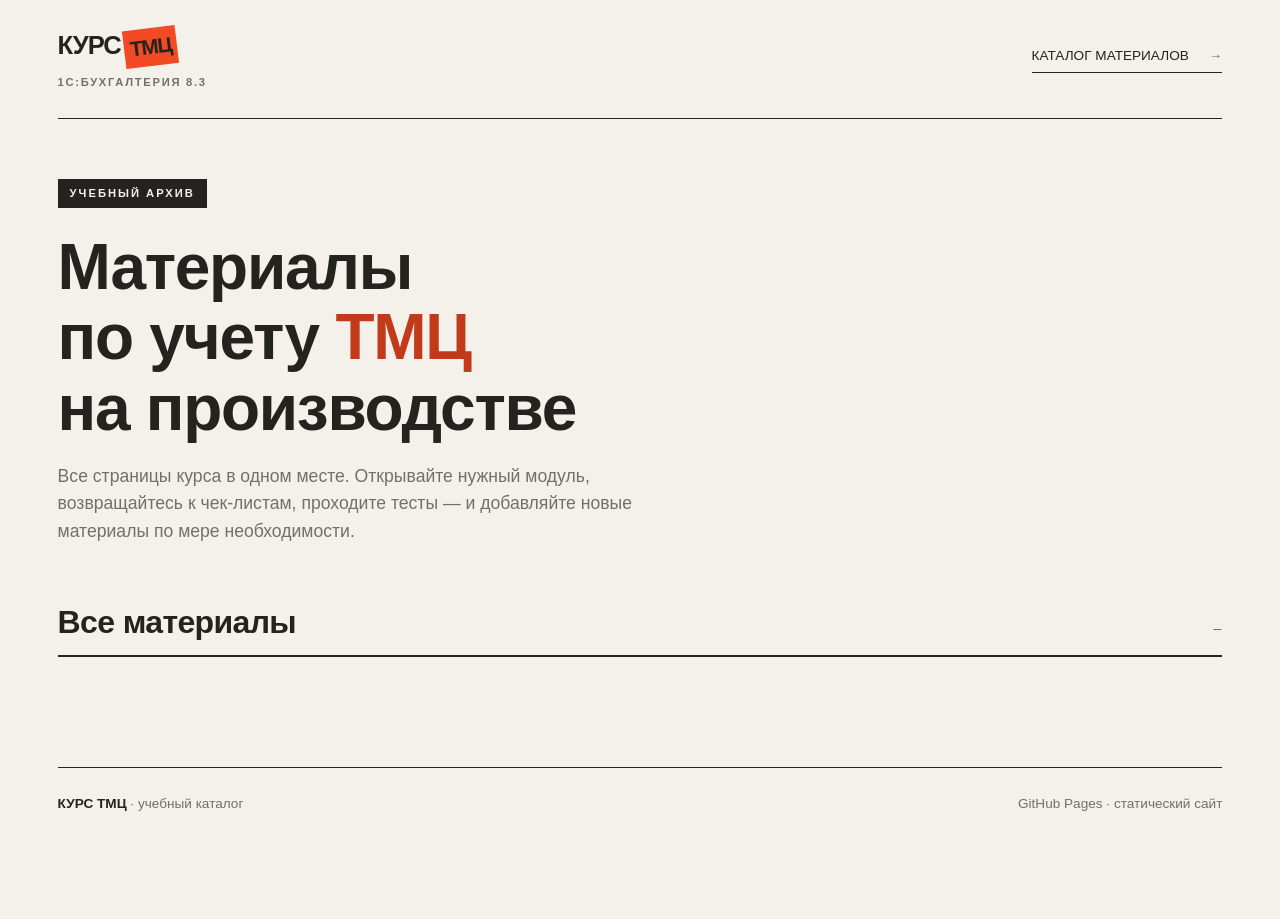
==== commit 92931323: "Update index.html" ====
--- a/index.html
+++ b/index.html
@@ -134,7 +134,14 @@
                 title: "Рабочие калькуляторы бухгалтера ТМЦ",
                 desc:  "Распределение ТЗР, проверка средней себестоимости и ФИФО, распределение косвенных расходов (25/26 → 20). С формулами и примерами.",
                 url:   "tmc_calculator.html"
-            }
+            },
+.           {
+                num:   "13",
+                tag:   "МАРАФОН",
+                title: "Марафон: запомни всё по ТМЦ",
+                desc:  "70 вопросов в стиле теста ПДД: проходишь все подряд, видишь ошибки, читаешь пояснения, отрабатываешь. Прогресс сохраняется в браузере.",
+                url:   "tmc_marathon.html"
+.           }
         ];
 
         (function render() {
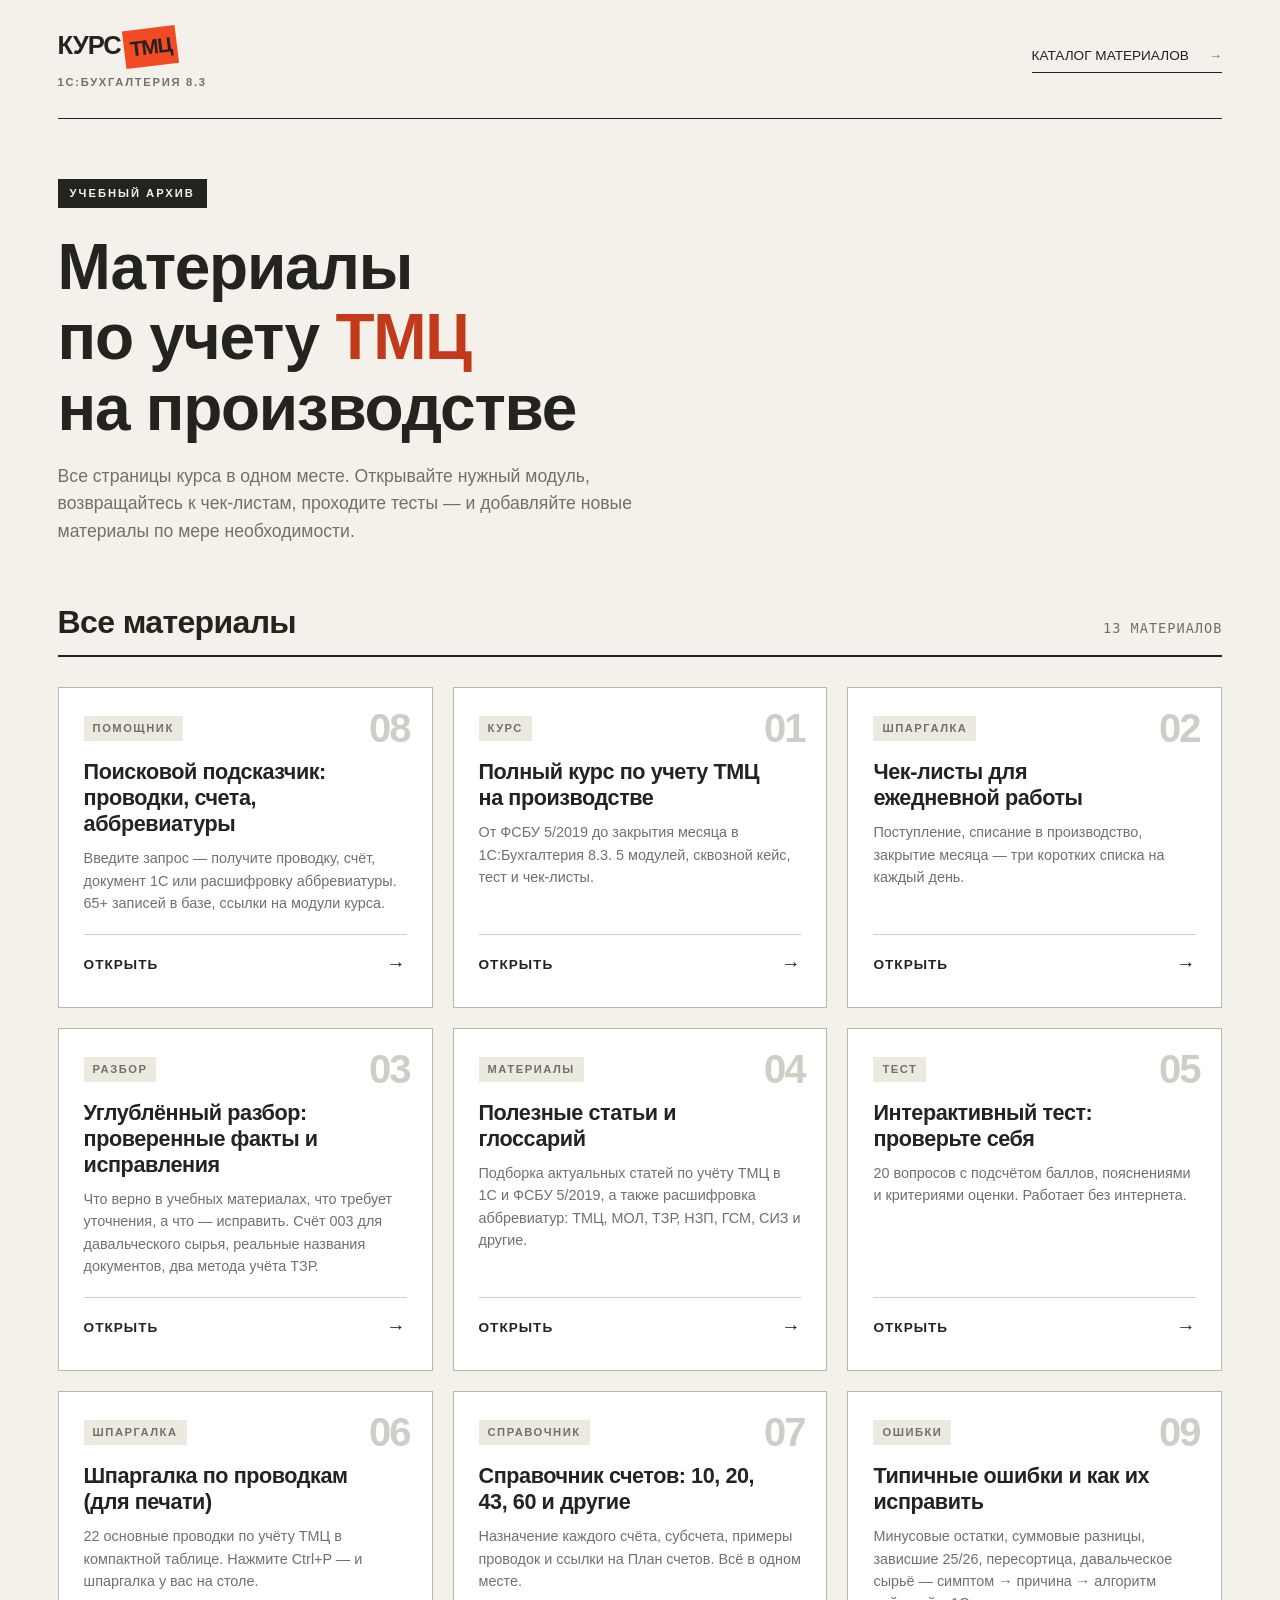
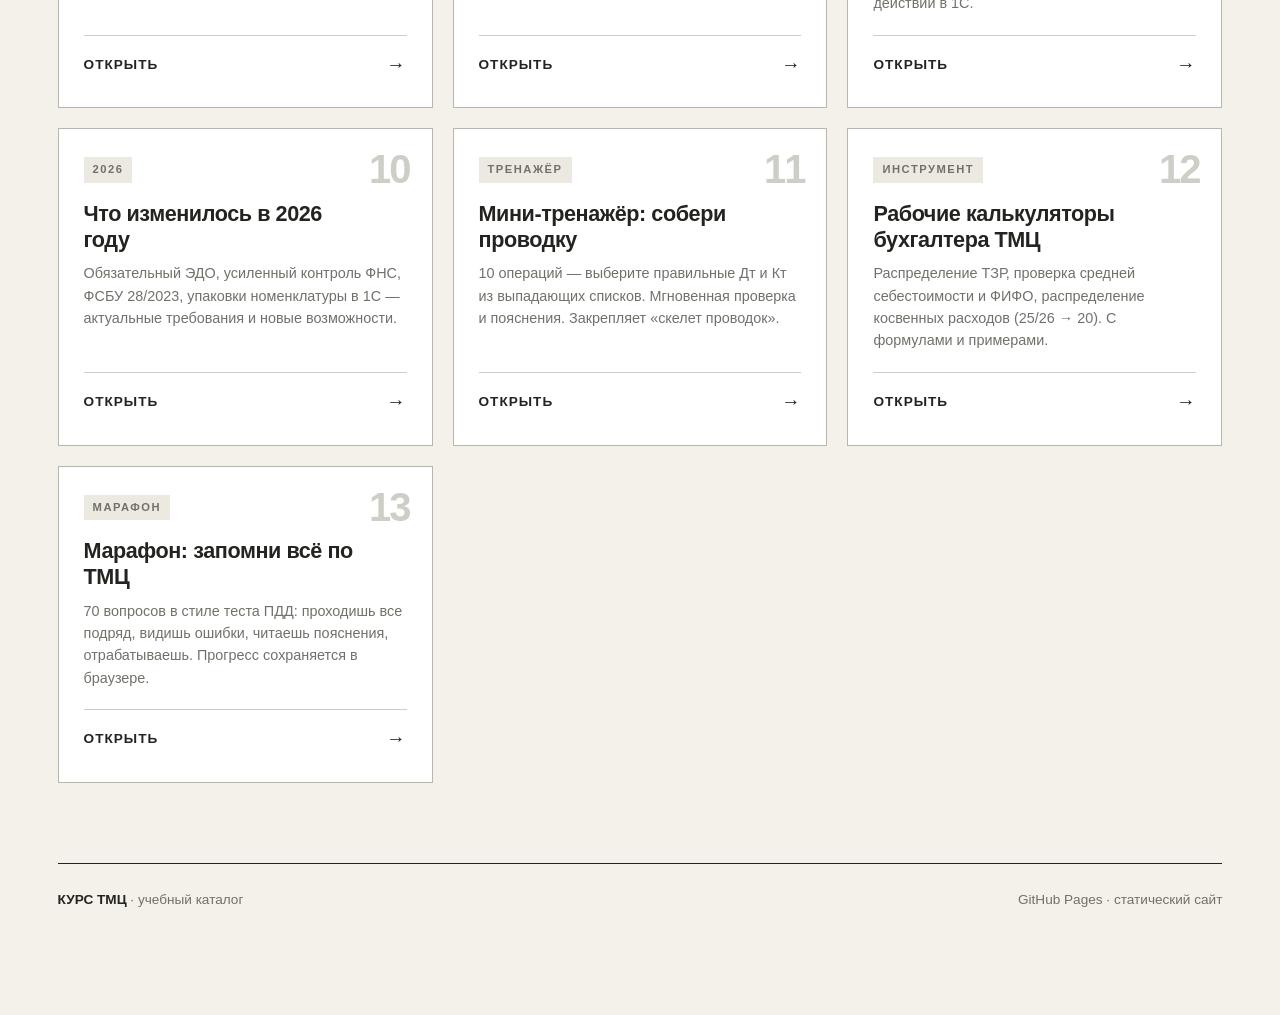
==== commit 11e2d42d: "Fix: убраны две случайные точки в массиве materials (синтаксическая ошибка JS ломала рендер всех кар" ====
--- a/index.html
+++ b/index.html
@@ -135,13 +135,13 @@
                 desc:  "Распределение ТЗР, проверка средней себестоимости и ФИФО, распределение косвенных расходов (25/26 → 20). С формулами и примерами.",
                 url:   "tmc_calculator.html"
             },
-.           {
+            {
                 num:   "13",
                 tag:   "МАРАФОН",
                 title: "Марафон: запомни всё по ТМЦ",
                 desc:  "70 вопросов в стиле теста ПДД: проходишь все подряд, видишь ошибки, читаешь пояснения, отрабатываешь. Прогресс сохраняется в браузере.",
                 url:   "tmc_marathon.html"
-.           }
+            }
         ];
 
         (function render() {
